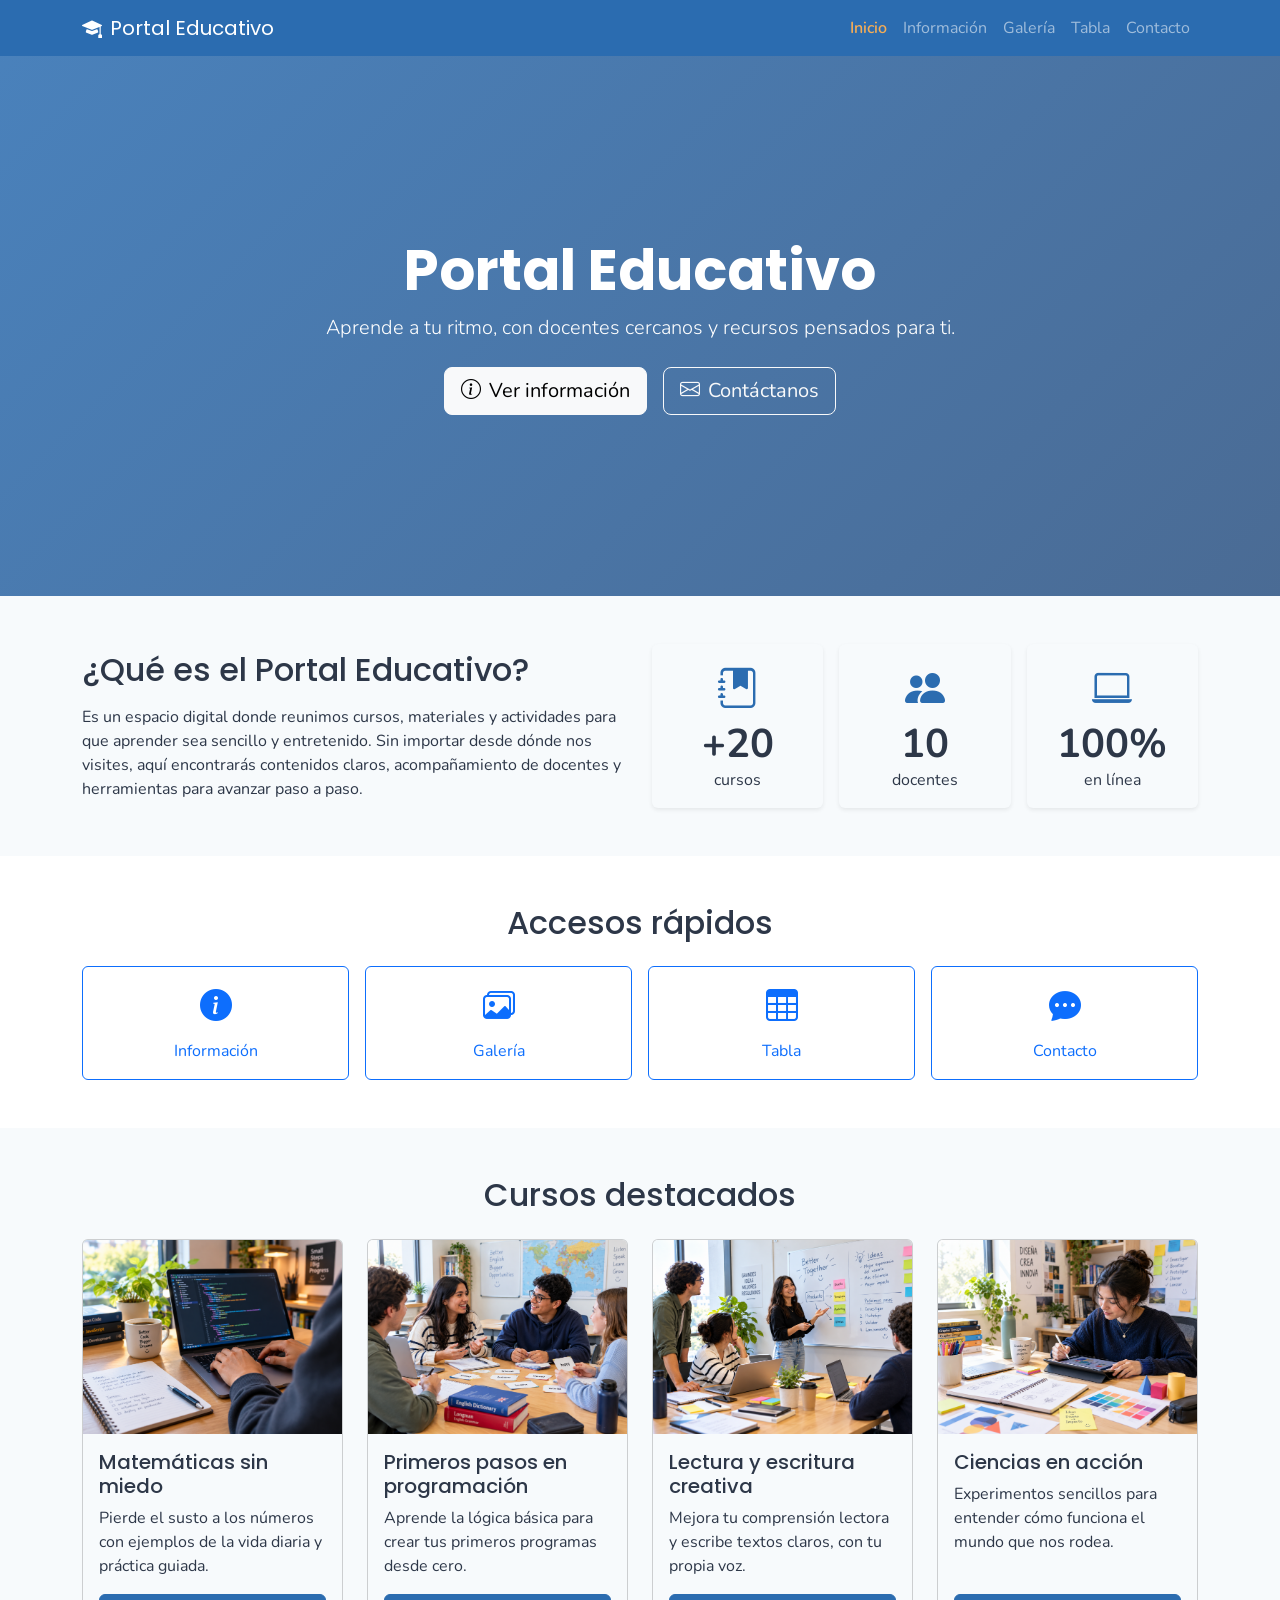
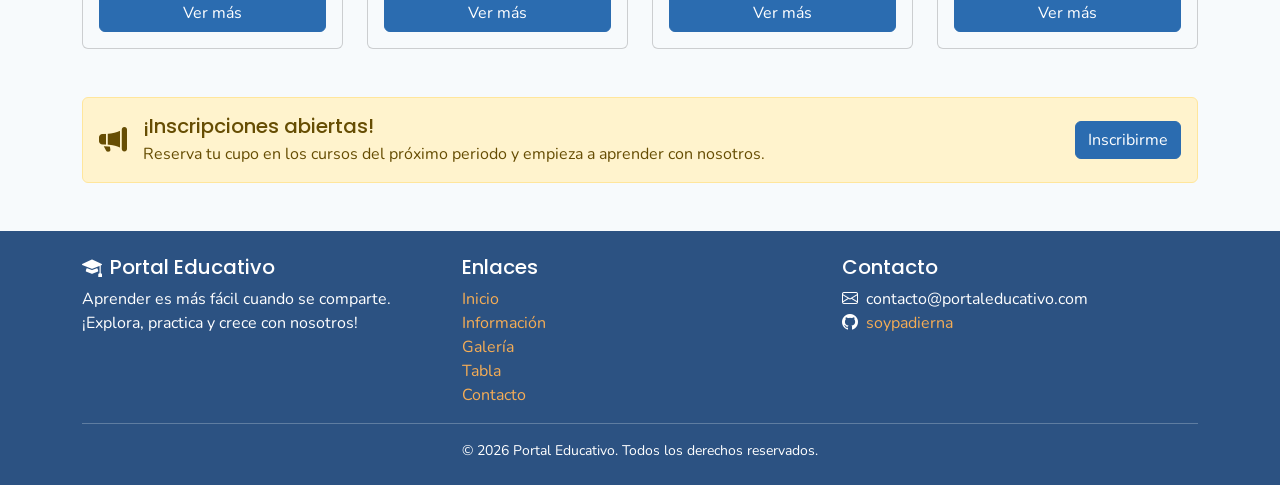
==== index.html @ 18cd973b "feat: contacto.html y script.js con validacion en tiempo real" ====
<!DOCTYPE html>
<html lang="es">
<head>
  <!-- Metadatos básicos -->
  <meta charset="UTF-8">
  <meta name="viewport" content="width=device-width, initial-scale=1">
  <title>Inicio | Portal Educativo</title>
  <meta name="description" content="Portal Educativo: cursos en línea, docentes cercanos y recursos para aprender a tu ritmo. Conoce nuestra oferta e inscríbete.">
  <meta name="keywords" content="educación, cursos en línea, aprendizaje, inscripciones, docentes, portal educativo">
  <meta name="author" content="Santiago">

  <!-- Open Graph -->
  <meta property="og:title" content="Portal Educativo | Inicio">
  <meta property="og:description" content="Cursos en línea, docentes cercanos y recursos para aprender a tu ritmo.">

  <!-- Bootstrap 5 CSS y Bootstrap Icons (CDN) -->
  <link href="https://cdn.jsdelivr.net/npm/bootstrap@5.3.3/dist/css/bootstrap.min.css" rel="stylesheet">
  <link href="https://cdn.jsdelivr.net/npm/bootstrap-icons@1.11.3/font/bootstrap-icons.min.css" rel="stylesheet">

  <!-- Estilos propios (después de Bootstrap) -->
  <link href="css/style.css" rel="stylesheet">
</head>
<body class="d-flex flex-column min-vh-100">

  <!-- ===== Encabezado con navbar ===== -->
  <header>
    <nav class="navbar navbar-expand-lg navbar-dark bg-primary" aria-label="Navegación principal">
      <div class="container">
        <!-- Logo: ícono + texto -->
        <a class="navbar-brand d-flex align-items-center gap-2" href="index.html" aria-label="Portal Educativo, ir al inicio">
          <i class="bi bi-mortarboard-fill" aria-hidden="true"></i>
          <span>Portal Educativo</span>
        </a>

        <!-- Botón hamburguesa (móvil) -->
        <button class="navbar-toggler" type="button" data-bs-toggle="collapse"
                data-bs-target="#menuPrincipal" aria-controls="menuPrincipal"
                aria-expanded="false" aria-label="Abrir menú de navegación">
          <span class="navbar-toggler-icon"></span>
        </button>

        <!-- Enlaces -->
        <div class="collapse navbar-collapse" id="menuPrincipal">
          <ul class="navbar-nav ms-auto mb-2 mb-lg-0">
            <li class="nav-item">
              <a class="nav-link active" aria-current="page" href="index.html">Inicio</a>
            </li>
            <li class="nav-item">
              <a class="nav-link" href="informacion.html">Información</a>
            </li>
            <li class="nav-item">
              <a class="nav-link" href="galeria.html">Galería</a>
            </li>
            <li class="nav-item">
              <a class="nav-link" href="tabla.html">Tabla</a>
            </li>
            <li class="nav-item">
              <a class="nav-link" href="contacto.html">Contacto</a>
            </li>
          </ul>
        </div>
      </div>
    </nav>
  </header>

  <!-- ===== Contenido principal ===== -->
  <main class="flex-grow-1">

    <!-- 1. Hero -->
    <section class="hero" aria-labelledby="titulo-hero">
      <div class="container">
        <h1 id="titulo-hero" class="display-4 fw-bold">Portal Educativo</h1>
        <p class="lead mb-4">Aprende a tu ritmo, con docentes cercanos y recursos pensados para ti.</p>
        <div class="d-flex flex-column flex-sm-row justify-content-center gap-3">
          <a href="informacion.html" class="btn btn-light btn-lg">
            <i class="bi bi-info-circle me-2" aria-hidden="true"></i>Ver información
          </a>
          <a href="contacto.html" class="btn btn-outline-light btn-lg">
            <i class="bi bi-envelope me-2" aria-hidden="true"></i>Contáctanos
          </a>
        </div>
      </div>
    </section>

    <!-- 2. Resumen del portal -->
    <section class="py-5" aria-labelledby="titulo-resumen">
      <div class="container">
        <div class="row g-4 align-items-center">
          <article class="col-12 col-lg-6">
            <h2 id="titulo-resumen" class="mb-3">¿Qué es el Portal Educativo?</h2>
            <p class="mb-0">Es un espacio digital donde reunimos cursos, materiales y actividades para que aprender sea sencillo y entretenido. Sin importar desde dónde nos visites, aquí encontrarás contenidos claros, acompañamiento de docentes y herramientas para avanzar paso a paso.</p>
          </article>
          <div class="col-12 col-lg-6">
            <div class="row g-3 text-center">
              <div class="col-12 col-sm-4">
                <div class="card h-100 border-0 shadow-sm">
                  <div class="card-body">
                    <i class="bi bi-journal-bookmark-fill fs-1 text-primary" aria-hidden="true"></i>
                    <p class="display-6 fw-bold mb-0">+20</p>
                    <p class="mb-0">cursos</p>
                  </div>
                </div>
              </div>
              <div class="col-12 col-sm-4">
                <div class="card h-100 border-0 shadow-sm">
                  <div class="card-body">
                    <i class="bi bi-people-fill fs-1 text-primary" aria-hidden="true"></i>
                    <p class="display-6 fw-bold mb-0">10</p>
                    <p class="mb-0">docentes</p>
                  </div>
                </div>
              </div>
              <div class="col-12 col-sm-4">
                <div class="card h-100 border-0 shadow-sm">
                  <div class="card-body">
                    <i class="bi bi-laptop fs-1 text-primary" aria-hidden="true"></i>
                    <p class="display-6 fw-bold mb-0">100%</p>
                    <p class="mb-0">en línea</p>
                  </div>
                </div>
              </div>
            </div>
          </div>
        </div>
      </div>
    </section>

    <!-- 3. Accesos rápidos -->
    <section class="py-5 bg-white" aria-labelledby="titulo-accesos">
      <div class="container">
        <h2 id="titulo-accesos" class="text-center mb-4">Accesos rápidos</h2>
        <div class="row g-3">
          <div class="col-12 col-sm-6 col-lg-3">
            <a href="informacion.html" class="btn btn-outline-primary w-100 py-3 d-flex flex-column align-items-center gap-2">
              <i class="bi bi-info-circle-fill fs-2" aria-hidden="true"></i>
              <span>Información</span>
            </a>
          </div>
          <div class="col-12 col-sm-6 col-lg-3">
            <a href="galeria.html" class="btn btn-outline-primary w-100 py-3 d-flex flex-column align-items-center gap-2">
              <i class="bi bi-images fs-2" aria-hidden="true"></i>
              <span>Galería</span>
            </a>
          </div>
          <div class="col-12 col-sm-6 col-lg-3">
            <a href="tabla.html" class="btn btn-outline-primary w-100 py-3 d-flex flex-column align-items-center gap-2">
              <i class="bi bi-table fs-2" aria-hidden="true"></i>
              <span>Tabla</span>
            </a>
          </div>
          <div class="col-12 col-sm-6 col-lg-3">
            <a href="contacto.html" class="btn btn-outline-primary w-100 py-3 d-flex flex-column align-items-center gap-2">
              <i class="bi bi-chat-dots-fill fs-2" aria-hidden="true"></i>
              <span>Contacto</span>
            </a>
          </div>
        </div>
      </div>
    </section>

    <!-- 4. Cursos destacados -->
    <section class="py-5" aria-labelledby="titulo-cursos">
      <div class="container">
        <h2 id="titulo-cursos" class="text-center mb-4">Cursos destacados</h2>
        <div class="row row-cols-1 row-cols-md-2 row-cols-lg-4 g-4">

          <div class="col">
            <article class="card h-100">
              <img src="img/curso1.png" class="card-img-top" loading="lazy"
                   alt="Estudiante practicando ejercicios de matemáticas en un cuaderno">
              <div class="card-body d-flex flex-column">
                <h3 class="h5 card-title">Matemáticas sin miedo</h3>
                <p class="card-text">Pierde el susto a los números con ejemplos de la vida diaria y práctica guiada.</p>
                <a href="informacion.html" class="btn btn-primary mt-auto">Ver más</a>
              </div>
            </article>
          </div>

          <div class="col">
            <article class="card h-100">
              <img src="img/curso2.png" class="card-img-top" loading="lazy"
                   alt="Persona escribiendo código en un computador portátil">
              <div class="card-body d-flex flex-column">
                <h3 class="h5 card-title">Primeros pasos en programación</h3>
                <p class="card-text">Aprende la lógica básica para crear tus primeros programas desde cero.</p>
                <a href="informacion.html" class="btn btn-primary mt-auto">Ver más</a>
              </div>
            </article>
          </div>

          <div class="col">
            <article class="card h-100">
              <img src="img/curso3.png" class="card-img-top" loading="lazy"
                   alt="Libros abiertos y una libreta sobre una mesa de estudio">
              <div class="card-body d-flex flex-column">
                <h3 class="h5 card-title">Lectura y escritura creativa</h3>
                <p class="card-text">Mejora tu comprensión lectora y escribe textos claros, con tu propia voz.</p>
                <a href="informacion.html" class="btn btn-primary mt-auto">Ver más</a>
              </div>
            </article>
          </div>

          <div class="col">
            <article class="card h-100">
              <img src="img/curso4.png" class="card-img-top" loading="lazy"
                   alt="Plantas creciendo en un laboratorio escolar de ciencias">
              <div class="card-body d-flex flex-column">
                <h3 class="h5 card-title">Ciencias en acción</h3>
                <p class="card-text">Experimentos sencillos para entender cómo funciona el mundo que nos rodea.</p>
                <a href="informacion.html" class="btn btn-primary mt-auto">Ver más</a>
              </div>
            </article>
          </div>

        </div>
      </div>
    </section>

    <!-- 5. Aviso lateral: inscripciones -->
    <aside class="container pb-5" aria-label="Aviso de inscripciones">
      <div class="alert alert-warning d-flex flex-column flex-md-row align-items-md-center justify-content-between gap-3 mb-0" role="alert">
        <div class="d-flex align-items-center gap-3">
          <i class="bi bi-megaphone-fill fs-3" aria-hidden="true"></i>
          <div>
            <h2 class="h5 alert-heading mb-1">¡Inscripciones abiertas!</h2>
            <p class="mb-0">Reserva tu cupo en los cursos del próximo periodo y empieza a aprender con nosotros.</p>
          </div>
        </div>
        <a href="contacto.html" class="btn btn-primary">Inscribirme</a>
      </div>
    </aside>

  </main>

  <!-- ===== Pie de página ===== -->
  <footer class="py-4 mt-auto">
    <div class="container">
      <div class="row g-4">
        <!-- Columna: marca -->
        <section class="col-12 col-md-4">
          <h2 class="h5 d-flex align-items-center gap-2">
            <i class="bi bi-mortarboard-fill" aria-hidden="true"></i>
            Portal Educativo
          </h2>
          <p class="mb-0">Aprender es más fácil cuando se comparte. ¡Explora, practica y crece con nosotros!</p>
        </section>

        <!-- Columna: enlaces -->
        <nav class="col-6 col-md-4" aria-label="Enlaces del pie de página">
          <h2 class="h5">Enlaces</h2>
          <ul class="list-unstyled mb-0">
            <li><a href="index.html">Inicio</a></li>
            <li><a href="informacion.html">Información</a></li>
            <li><a href="galeria.html">Galería</a></li>
            <li><a href="tabla.html">Tabla</a></li>
            <li><a href="contacto.html">Contacto</a></li>
          </ul>
        </nav>

        <!-- Columna: contacto -->
        <section class="col-6 col-md-4">
          <h2 class="h5">Contacto</h2>
          <ul class="list-unstyled mb-0">
            <li><i class="bi bi-envelope me-2" aria-hidden="true"></i>contacto@portaleducativo.com</li>
            <li><i class="bi bi-github me-2" aria-hidden="true"></i><a href="https://github.com/soypadierna" target="_blank" rel="noopener">soypadierna</a></li>
          </ul>
        </section>
      </div>

      <hr class="border-light">
      <p class="text-center mb-0 small">&copy; 2026 Portal Educativo. Todos los derechos reservados.</p>
    </div>
  </footer>

  <!-- Bootstrap 5 JS bundle (al final del body) -->
  <script src="https://cdn.jsdelivr.net/npm/bootstrap@5.3.3/dist/js/bootstrap.bundle.min.js"></script>
</body>
</html>
---- css/style.css ----
/* Google Fonts: títulos (Poppins) y cuerpo (Nunito) */
@import url("https://fonts.googleapis.com/css2?family=Nunito:wght@400;600&family=Poppins:wght@600;700&display=swap");

/* ---------- Variables de identidad visual ---------- */
:root {
  --color-primario: #2b6cb0;
  --color-secundario: #2c5282;
  --color-acento: #f6ad55;
  --color-fondo: #f7fafc;
  --color-texto: #2d3748;
  --fuente-titulos: "Poppins", "Segoe UI", sans-serif;
  --fuente-cuerpo: "Nunito", "Segoe UI", sans-serif;

  /* ---------- Sobrescritura de variables de Bootstrap ---------- */
  --bs-primary: var(--color-primario);
  --bs-primary-rgb: 43, 108, 176;
  --bs-body-bg: var(--color-fondo);
  --bs-body-color: var(--color-texto);
  --bs-body-font-family: var(--fuente-cuerpo);
  --bs-link-color: var(--color-primario);
  --bs-link-hover-color: var(--color-secundario);
}

/* ---------- Tipografía de títulos ---------- */
h1, h2, h3, h4, h5, h6, .navbar-brand {
  font-family: var(--fuente-titulos);
}

/* ---------- Botón primario personalizado ---------- */
.btn-primary {
  --bs-btn-bg: var(--color-primario);
  --bs-btn-border-color: var(--color-primario);
  --bs-btn-hover-bg: var(--color-secundario);
  --bs-btn-hover-border-color: var(--color-secundario);
  --bs-btn-active-bg: var(--color-secundario);
  --bs-btn-active-border-color: var(--color-secundario);
  --bs-btn-focus-shadow-rgb: 43, 108, 176;
}

/* ---------- Navbar: enlace activo ---------- */
.navbar .nav-link.active {
  color: var(--color-acento);
  font-weight: 600;
}

/* ---------- Hero (Flexbox para centrar contenido) ---------- */
.hero {
  min-height: 60vh;
  display: flex;
  flex-direction: column;
  justify-content: center;
  align-items: center;
  text-align: center;
  padding: 3rem 1rem;
  color: #fff;
  background: linear-gradient(135deg, var(--color-primario), var(--color-secundario));
}

/* ---------- Cards: elevación suave al pasar el mouse ---------- */
.card {
  transition: transform 0.2s ease, box-shadow 0.2s ease;
}
.card:hover {
  transform: translateY(-4px);
  box-shadow: 0 0.75rem 1.5rem rgba(0, 0, 0, 0.15);
}

/* ---------- Footer ---------- */
footer {
  background-color: var(--color-secundario);
  color: #fff;
}
footer a {
  color: var(--color-acento);
  text-decoration: none;
}
footer a:hover {
  text-decoration: underline;
}
/* ---------- Hero con imagen de fondo (index) ---------- */
.hero {
  background:
    linear-gradient(135deg, rgba(43, 108, 176, 0.85), rgba(44, 82, 130, 0.85)),
    url("../img/hero.jpg") center / cover no-repeat;
}
/* ---------- Aside sticky: separación respecto a la navbar (informacion) ---------- */
.aside-sticky {
  top: 1rem;
}
/* ---------- Galería: imágenes uniformes con zoom al hover (galeria) ---------- */
.galeria-item {
  overflow: hidden;
}
.galeria-item img {
  width: 100%;
  aspect-ratio: 4 / 3;
  object-fit: cover;
  transition: transform 0.3s ease;
}
.galeria-item:hover img {
  transform: scale(1.05);
}
/* ---------- Tabla: cifras alineadas y caption legible (tabla) ---------- */
.tabla-cursos {
  font-variant-numeric: tabular-nums;
}
.tabla-cursos caption {
  caption-side: top;
  font-weight: 600;
  color: var(--color-secundario);
}
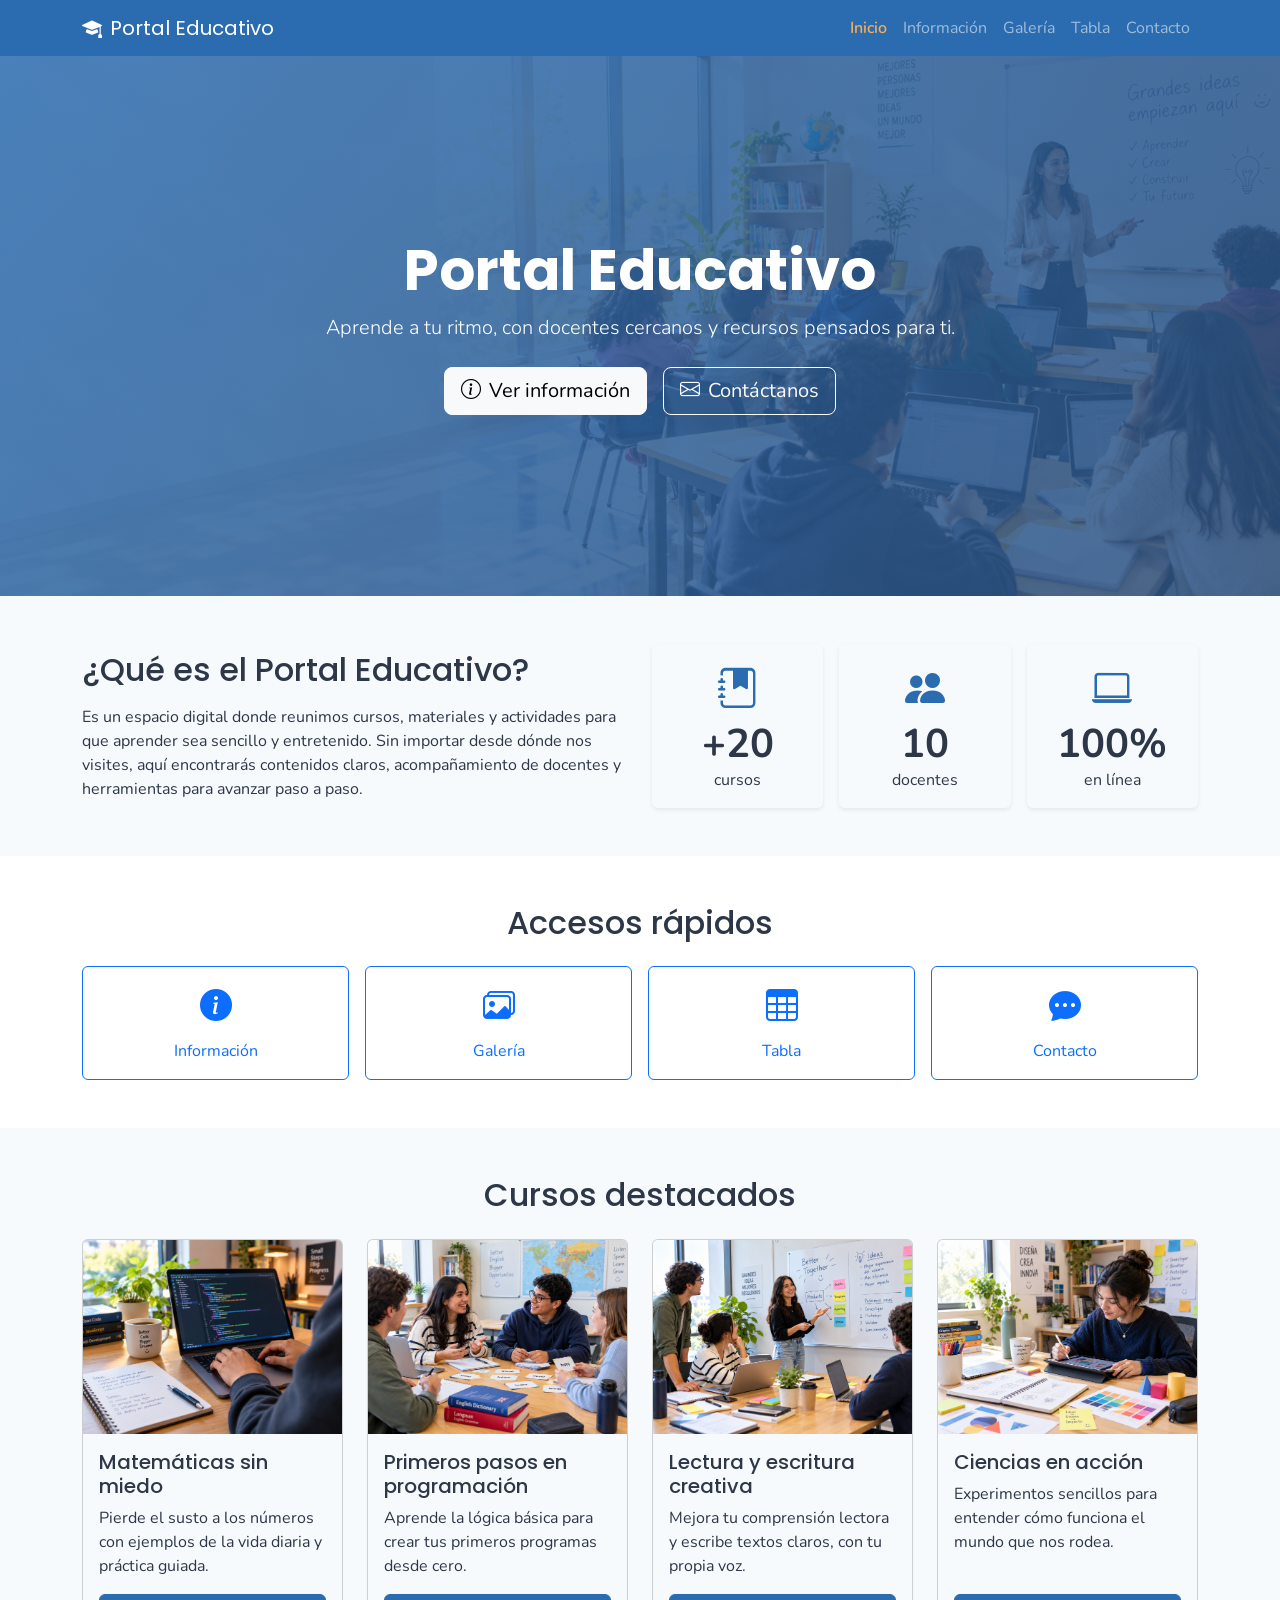
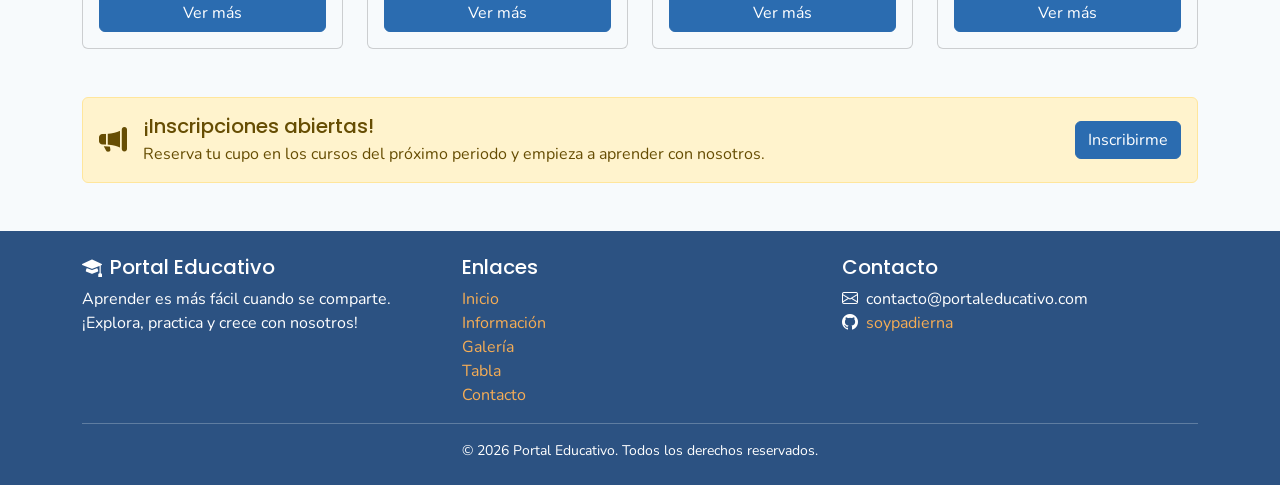
==== commit 4c7d8b2f: "feat: ultimos detalles" ====
--- a/index.html
+++ b/index.html
@@ -1,278 +1,320 @@
 <!DOCTYPE html>
 <html lang="es">
-<head>
-  <!-- Metadatos básicos -->
-  <meta charset="UTF-8">
-  <meta name="viewport" content="width=device-width, initial-scale=1">
-  <title>Inicio | Portal Educativo</title>
-  <meta name="description" content="Portal Educativo: cursos en línea, docentes cercanos y recursos para aprender a tu ritmo. Conoce nuestra oferta e inscríbete.">
-  <meta name="keywords" content="educación, cursos en línea, aprendizaje, inscripciones, docentes, portal educativo">
-  <meta name="author" content="Santiago">
-
-  <!-- Open Graph -->
-  <meta property="og:title" content="Portal Educativo | Inicio">
-  <meta property="og:description" content="Cursos en línea, docentes cercanos y recursos para aprender a tu ritmo.">
-
-  <!-- Bootstrap 5 CSS y Bootstrap Icons (CDN) -->
-  <link href="https://cdn.jsdelivr.net/npm/bootstrap@5.3.3/dist/css/bootstrap.min.css" rel="stylesheet">
-  <link href="https://cdn.jsdelivr.net/npm/bootstrap-icons@1.11.3/font/bootstrap-icons.min.css" rel="stylesheet">
-
-  <!-- Estilos propios (después de Bootstrap) -->
-  <link href="css/style.css" rel="stylesheet">
-</head>
-<body class="d-flex flex-column min-vh-100">
-
-  <!-- ===== Encabezado con navbar ===== -->
-  <header>
-    <nav class="navbar navbar-expand-lg navbar-dark bg-primary" aria-label="Navegación principal">
+  <head>
+    <meta charset="UTF-8">
+    <meta name="viewport" content="width=device-width, initial-scale=1">
+    <title>Inicio | Portal Educativo</title>
+    <meta name="description"
+      content="Portal Educativo: cursos en línea, docentes cercanos y recursos para aprender a tu ritmo. Conoce nuestra oferta e inscríbete.">
+    <meta name="keywords"
+      content="educación, cursos en línea, aprendizaje, inscripciones, docentes, portal educativo">
+    <meta name="author" content="Santiago Padierna & Camilo Mejia">
+    <!-- Favicon -->
+    <link rel="icon" type="image/svg+xml" href="img/favicon.svg">
+    <!-- Open Graph -->
+    <meta property="og:title" content="Portal Educativo | Inicio">
+    <meta property="og:description"
+      content="Cursos en línea, docentes cercanos y recursos para aprender a tu ritmo.">
+
+    <!-- Bootstrap 5 CSS y Bootstrap Icons (CDN) -->
+    <link
+      href="https://cdn.jsdelivr.net/npm/bootstrap@5.3.3/dist/css/bootstrap.min.css"
+      rel="stylesheet">
+    <link
+      href="https://cdn.jsdelivr.net/npm/bootstrap-icons@1.11.3/font/bootstrap-icons.min.css"
+      rel="stylesheet">
+
+    <!-- Estilos propios (después de Bootstrap) -->
+    <link href="css/style.css" rel="stylesheet">
+  </head>
+  <body class="d-flex flex-column min-vh-100">
+
+    <!-- ===== Encabezado con navbar ===== -->
+    <header>
+      <nav class="navbar navbar-expand-lg navbar-dark bg-primary"
+        aria-label="Navegación principal">
+        <div class="container">
+          <!-- Logo: ícono + texto -->
+          <a class="navbar-brand d-flex align-items-center gap-2"
+            href="index.html" aria-label="Portal Educativo, ir al inicio">
+            <i class="bi bi-mortarboard-fill" aria-hidden="true"></i>
+            <span>Portal Educativo</span>
+          </a>
+
+          <!-- Botón hamburguesa (móvil) -->
+          <button class="navbar-toggler" type="button" data-bs-toggle="collapse"
+            data-bs-target="#menuPrincipal" aria-controls="menuPrincipal"
+            aria-expanded="false" aria-label="Abrir menú de navegación">
+            <span class="navbar-toggler-icon"></span>
+          </button>
+
+          <!-- Enlaces -->
+          <div class="collapse navbar-collapse" id="menuPrincipal">
+            <ul class="navbar-nav ms-auto mb-2 mb-lg-0">
+              <li class="nav-item">
+                <a class="nav-link active" aria-current="page"
+                  href="index.html">Inicio</a>
+              </li>
+              <li class="nav-item">
+                <a class="nav-link" href="informacion.html">Información</a>
+              </li>
+              <li class="nav-item">
+                <a class="nav-link" href="galeria.html">Galería</a>
+              </li>
+              <li class="nav-item">
+                <a class="nav-link" href="tabla.html">Tabla</a>
+              </li>
+              <li class="nav-item">
+                <a class="nav-link" href="contacto.html">Contacto</a>
+              </li>
+            </ul>
+          </div>
+        </div>
+      </nav>
+    </header>
+
+    <!-- ===== Contenido principal ===== -->
+    <main class="flex-grow-1">
+
+      <!-- 1. Hero -->
+      <section class="hero" aria-labelledby="titulo-hero">
+        <div class="container">
+          <h1 id="titulo-hero" class="display-4 fw-bold">Portal Educativo</h1>
+          <p class="lead mb-4">Aprende a tu ritmo, con docentes cercanos y
+            recursos pensados para ti.</p>
+          <div
+            class="d-flex flex-column flex-sm-row justify-content-center gap-3">
+            <a href="informacion.html" class="btn btn-light btn-lg">
+              <i class="bi bi-info-circle me-2" aria-hidden="true"></i>Ver
+              información
+            </a>
+            <a href="contacto.html" class="btn btn-outline-light btn-lg">
+              <i class="bi bi-envelope me-2" aria-hidden="true"></i>Contáctanos
+            </a>
+          </div>
+        </div>
+      </section>
+
+      <!-- 2. Resumen del portal -->
+      <section class="py-5" aria-labelledby="titulo-resumen">
+        <div class="container">
+          <div class="row g-4 align-items-center">
+            <article class="col-12 col-lg-6">
+              <h2 id="titulo-resumen" class="mb-3">¿Qué es el Portal
+                Educativo?</h2>
+              <p class="mb-0">Es un espacio digital donde reunimos cursos,
+                materiales y actividades para que aprender sea sencillo y
+                entretenido. Sin importar desde dónde nos visites, aquí
+                encontrarás contenidos claros, acompañamiento de docentes y
+                herramientas para avanzar paso a paso.</p>
+            </article>
+            <div class="col-12 col-lg-6">
+              <div class="row g-3 text-center">
+                <div class="col-12 col-sm-4">
+                  <div class="card h-100 border-0 shadow-sm">
+                    <div class="card-body">
+                      <i class="bi bi-journal-bookmark-fill fs-1 text-primary"
+                        aria-hidden="true"></i>
+                      <p class="display-6 fw-bold mb-0">+20</p>
+                      <p class="mb-0">cursos</p>
+                    </div>
+                  </div>
+                </div>
+                <div class="col-12 col-sm-4">
+                  <div class="card h-100 border-0 shadow-sm">
+                    <div class="card-body">
+                      <i class="bi bi-people-fill fs-1 text-primary"
+                        aria-hidden="true"></i>
+                      <p class="display-6 fw-bold mb-0">10</p>
+                      <p class="mb-0">docentes</p>
+                    </div>
+                  </div>
+                </div>
+                <div class="col-12 col-sm-4">
+                  <div class="card h-100 border-0 shadow-sm">
+                    <div class="card-body">
+                      <i class="bi bi-laptop fs-1 text-primary"
+                        aria-hidden="true"></i>
+                      <p class="display-6 fw-bold mb-0">100%</p>
+                      <p class="mb-0">en línea</p>
+                    </div>
+                  </div>
+                </div>
+              </div>
+            </div>
+          </div>
+        </div>
+      </section>
+
+      <!-- 3. Accesos rápidos -->
+      <section class="py-5 bg-white" aria-labelledby="titulo-accesos">
+        <div class="container">
+          <h2 id="titulo-accesos" class="text-center mb-4">Accesos rápidos</h2>
+          <div class="row g-3">
+            <div class="col-12 col-sm-6 col-lg-3">
+              <a href="informacion.html"
+                class="btn btn-outline-primary w-100 py-3 d-flex flex-column align-items-center gap-2">
+                <i class="bi bi-info-circle-fill fs-2" aria-hidden="true"></i>
+                <span>Información</span>
+              </a>
+            </div>
+            <div class="col-12 col-sm-6 col-lg-3">
+              <a href="galeria.html"
+                class="btn btn-outline-primary w-100 py-3 d-flex flex-column align-items-center gap-2">
+                <i class="bi bi-images fs-2" aria-hidden="true"></i>
+                <span>Galería</span>
+              </a>
+            </div>
+            <div class="col-12 col-sm-6 col-lg-3">
+              <a href="tabla.html"
+                class="btn btn-outline-primary w-100 py-3 d-flex flex-column align-items-center gap-2">
+                <i class="bi bi-table fs-2" aria-hidden="true"></i>
+                <span>Tabla</span>
+              </a>
+            </div>
+            <div class="col-12 col-sm-6 col-lg-3">
+              <a href="contacto.html"
+                class="btn btn-outline-primary w-100 py-3 d-flex flex-column align-items-center gap-2">
+                <i class="bi bi-chat-dots-fill fs-2" aria-hidden="true"></i>
+                <span>Contacto</span>
+              </a>
+            </div>
+          </div>
+        </div>
+      </section>
+
+      <!-- 4. Cursos destacados -->
+      <section class="py-5" aria-labelledby="titulo-cursos">
+        <div class="container">
+          <h2 id="titulo-cursos" class="text-center mb-4">Cursos destacados</h2>
+          <div class="row row-cols-1 row-cols-md-2 row-cols-lg-4 g-4">
+
+            <div class="col">
+              <article class="card h-100">
+                <img src="img/curso1.png" class="card-img-top" loading="lazy"
+                  alt="Estudiante practicando ejercicios de matemáticas en un cuaderno">
+                <div class="card-body d-flex flex-column">
+                  <h3 class="h5 card-title">Matemáticas sin miedo</h3>
+                  <p class="card-text">Pierde el susto a los números con
+                    ejemplos de la vida diaria y práctica guiada.</p>
+                  <a href="informacion.html" class="btn btn-primary mt-auto">Ver
+                    más</a>
+                </div>
+              </article>
+            </div>
+
+            <div class="col">
+              <article class="card h-100">
+                <img src="img/curso2.png" class="card-img-top" loading="lazy"
+                  alt="Persona escribiendo código en un computador portátil">
+                <div class="card-body d-flex flex-column">
+                  <h3 class="h5 card-title">Primeros pasos en programación</h3>
+                  <p class="card-text">Aprende la lógica básica para crear tus
+                    primeros programas desde cero.</p>
+                  <a href="informacion.html" class="btn btn-primary mt-auto">Ver
+                    más</a>
+                </div>
+              </article>
+            </div>
+
+            <div class="col">
+              <article class="card h-100">
+                <img src="img/curso3.png" class="card-img-top" loading="lazy"
+                  alt="Libros abiertos y una libreta sobre una mesa de estudio">
+                <div class="card-body d-flex flex-column">
+                  <h3 class="h5 card-title">Lectura y escritura creativa</h3>
+                  <p class="card-text">Mejora tu comprensión lectora y escribe
+                    textos claros, con tu propia voz.</p>
+                  <a href="informacion.html" class="btn btn-primary mt-auto">Ver
+                    más</a>
+                </div>
+              </article>
+            </div>
+
+            <div class="col">
+              <article class="card h-100">
+                <img src="img/curso4.png" class="card-img-top" loading="lazy"
+                  alt="Plantas creciendo en un laboratorio escolar de ciencias">
+                <div class="card-body d-flex flex-column">
+                  <h3 class="h5 card-title">Ciencias en acción</h3>
+                  <p class="card-text">Experimentos sencillos para entender cómo
+                    funciona el mundo que nos rodea.</p>
+                  <a href="informacion.html" class="btn btn-primary mt-auto">Ver
+                    más</a>
+                </div>
+              </article>
+            </div>
+
+          </div>
+        </div>
+      </section>
+
+      <!-- 5. Aviso lateral: inscripciones -->
+      <aside class="container pb-5" aria-label="Aviso de inscripciones">
+        <div
+          class="alert alert-warning d-flex flex-column flex-md-row align-items-md-center justify-content-between gap-3 mb-0"
+          role="alert">
+          <div class="d-flex align-items-center gap-3">
+            <i class="bi bi-megaphone-fill fs-3" aria-hidden="true"></i>
+            <div>
+              <h2 class="h5 alert-heading mb-1">¡Inscripciones abiertas!</h2>
+              <p class="mb-0">Reserva tu cupo en los cursos del próximo periodo
+                y empieza a aprender con nosotros.</p>
+            </div>
+          </div>
+          <a href="contacto.html" class="btn btn-primary">Inscribirme</a>
+        </div>
+      </aside>
+
+    </main>
+
+    <!-- ===== Pie de página ===== -->
+    <footer class="py-4 mt-auto">
       <div class="container">
-        <!-- Logo: ícono + texto -->
-        <a class="navbar-brand d-flex align-items-center gap-2" href="index.html" aria-label="Portal Educativo, ir al inicio">
-          <i class="bi bi-mortarboard-fill" aria-hidden="true"></i>
-          <span>Portal Educativo</span>
-        </a>
-
-        <!-- Botón hamburguesa (móvil) -->
-        <button class="navbar-toggler" type="button" data-bs-toggle="collapse"
-                data-bs-target="#menuPrincipal" aria-controls="menuPrincipal"
-                aria-expanded="false" aria-label="Abrir menú de navegación">
-          <span class="navbar-toggler-icon"></span>
-        </button>
-
-        <!-- Enlaces -->
-        <div class="collapse navbar-collapse" id="menuPrincipal">
-          <ul class="navbar-nav ms-auto mb-2 mb-lg-0">
-            <li class="nav-item">
-              <a class="nav-link active" aria-current="page" href="index.html">Inicio</a>
-            </li>
-            <li class="nav-item">
-              <a class="nav-link" href="informacion.html">Información</a>
-            </li>
-            <li class="nav-item">
-              <a class="nav-link" href="galeria.html">Galería</a>
-            </li>
-            <li class="nav-item">
-              <a class="nav-link" href="tabla.html">Tabla</a>
-            </li>
-            <li class="nav-item">
-              <a class="nav-link" href="contacto.html">Contacto</a>
-            </li>
-          </ul>
-        </div>
+        <div class="row g-4">
+          <!-- Columna: marca -->
+          <section class="col-12 col-md-4">
+            <h2 class="h5 d-flex align-items-center gap-2">
+              <i class="bi bi-mortarboard-fill" aria-hidden="true"></i>
+              Portal Educativo
+            </h2>
+            <p class="mb-0">Aprender es más fácil cuando se comparte. ¡Explora,
+              practica y crece con nosotros!</p>
+          </section>
+
+          <!-- Columna: enlaces -->
+          <nav class="col-6 col-md-4" aria-label="Enlaces del pie de página">
+            <h2 class="h5">Enlaces</h2>
+            <ul class="list-unstyled mb-0">
+              <li><a href="index.html">Inicio</a></li>
+              <li><a href="informacion.html">Información</a></li>
+              <li><a href="galeria.html">Galería</a></li>
+              <li><a href="tabla.html">Tabla</a></li>
+              <li><a href="contacto.html">Contacto</a></li>
+            </ul>
+          </nav>
+
+          <!-- Columna: contacto -->
+          <section class="col-6 col-md-4">
+            <h2 class="h5">Contacto</h2>
+            <ul class="list-unstyled mb-0">
+              <li><i class="bi bi-envelope me-2"
+                  aria-hidden="true"></i>contacto@portaleducativo.com</li>
+              <li><i class="bi bi-github me-2" aria-hidden="true"></i><a
+                  href="https://github.com/soypadierna" target="_blank"
+                  rel="noopener">soypadierna</a></li>
+            </ul>
+          </section>
+        </div>
+
+        <hr class="border-light">
+        <p class="text-center mb-0 small">&copy; 2026 Portal Educativo. Todos
+          los derechos reservados.</p>
       </div>
-    </nav>
-  </header>
-
-  <!-- ===== Contenido principal ===== -->
-  <main class="flex-grow-1">
-
-    <!-- 1. Hero -->
-    <section class="hero" aria-labelledby="titulo-hero">
-      <div class="container">
-        <h1 id="titulo-hero" class="display-4 fw-bold">Portal Educativo</h1>
-        <p class="lead mb-4">Aprende a tu ritmo, con docentes cercanos y recursos pensados para ti.</p>
-        <div class="d-flex flex-column flex-sm-row justify-content-center gap-3">
-          <a href="informacion.html" class="btn btn-light btn-lg">
-            <i class="bi bi-info-circle me-2" aria-hidden="true"></i>Ver información
-          </a>
-          <a href="contacto.html" class="btn btn-outline-light btn-lg">
-            <i class="bi bi-envelope me-2" aria-hidden="true"></i>Contáctanos
-          </a>
-        </div>
-      </div>
-    </section>
-
-    <!-- 2. Resumen del portal -->
-    <section class="py-5" aria-labelledby="titulo-resumen">
-      <div class="container">
-        <div class="row g-4 align-items-center">
-          <article class="col-12 col-lg-6">
-            <h2 id="titulo-resumen" class="mb-3">¿Qué es el Portal Educativo?</h2>
-            <p class="mb-0">Es un espacio digital donde reunimos cursos, materiales y actividades para que aprender sea sencillo y entretenido. Sin importar desde dónde nos visites, aquí encontrarás contenidos claros, acompañamiento de docentes y herramientas para avanzar paso a paso.</p>
-          </article>
-          <div class="col-12 col-lg-6">
-            <div class="row g-3 text-center">
-              <div class="col-12 col-sm-4">
-                <div class="card h-100 border-0 shadow-sm">
-                  <div class="card-body">
-                    <i class="bi bi-journal-bookmark-fill fs-1 text-primary" aria-hidden="true"></i>
-                    <p class="display-6 fw-bold mb-0">+20</p>
-                    <p class="mb-0">cursos</p>
-                  </div>
-                </div>
-              </div>
-              <div class="col-12 col-sm-4">
-                <div class="card h-100 border-0 shadow-sm">
-                  <div class="card-body">
-                    <i class="bi bi-people-fill fs-1 text-primary" aria-hidden="true"></i>
-                    <p class="display-6 fw-bold mb-0">10</p>
-                    <p class="mb-0">docentes</p>
-                  </div>
-                </div>
-              </div>
-              <div class="col-12 col-sm-4">
-                <div class="card h-100 border-0 shadow-sm">
-                  <div class="card-body">
-                    <i class="bi bi-laptop fs-1 text-primary" aria-hidden="true"></i>
-                    <p class="display-6 fw-bold mb-0">100%</p>
-                    <p class="mb-0">en línea</p>
-                  </div>
-                </div>
-              </div>
-            </div>
-          </div>
-        </div>
-      </div>
-    </section>
-
-    <!-- 3. Accesos rápidos -->
-    <section class="py-5 bg-white" aria-labelledby="titulo-accesos">
-      <div class="container">
-        <h2 id="titulo-accesos" class="text-center mb-4">Accesos rápidos</h2>
-        <div class="row g-3">
-          <div class="col-12 col-sm-6 col-lg-3">
-            <a href="informacion.html" class="btn btn-outline-primary w-100 py-3 d-flex flex-column align-items-center gap-2">
-              <i class="bi bi-info-circle-fill fs-2" aria-hidden="true"></i>
-              <span>Información</span>
-            </a>
-          </div>
-          <div class="col-12 col-sm-6 col-lg-3">
-            <a href="galeria.html" class="btn btn-outline-primary w-100 py-3 d-flex flex-column align-items-center gap-2">
-              <i class="bi bi-images fs-2" aria-hidden="true"></i>
-              <span>Galería</span>
-            </a>
-          </div>
-          <div class="col-12 col-sm-6 col-lg-3">
-            <a href="tabla.html" class="btn btn-outline-primary w-100 py-3 d-flex flex-column align-items-center gap-2">
-              <i class="bi bi-table fs-2" aria-hidden="true"></i>
-              <span>Tabla</span>
-            </a>
-          </div>
-          <div class="col-12 col-sm-6 col-lg-3">
-            <a href="contacto.html" class="btn btn-outline-primary w-100 py-3 d-flex flex-column align-items-center gap-2">
-              <i class="bi bi-chat-dots-fill fs-2" aria-hidden="true"></i>
-              <span>Contacto</span>
-            </a>
-          </div>
-        </div>
-      </div>
-    </section>
-
-    <!-- 4. Cursos destacados -->
-    <section class="py-5" aria-labelledby="titulo-cursos">
-      <div class="container">
-        <h2 id="titulo-cursos" class="text-center mb-4">Cursos destacados</h2>
-        <div class="row row-cols-1 row-cols-md-2 row-cols-lg-4 g-4">
-
-          <div class="col">
-            <article class="card h-100">
-              <img src="img/curso1.png" class="card-img-top" loading="lazy"
-                   alt="Estudiante practicando ejercicios de matemáticas en un cuaderno">
-              <div class="card-body d-flex flex-column">
-                <h3 class="h5 card-title">Matemáticas sin miedo</h3>
-                <p class="card-text">Pierde el susto a los números con ejemplos de la vida diaria y práctica guiada.</p>
-                <a href="informacion.html" class="btn btn-primary mt-auto">Ver más</a>
-              </div>
-            </article>
-          </div>
-
-          <div class="col">
-            <article class="card h-100">
-              <img src="img/curso2.png" class="card-img-top" loading="lazy"
-                   alt="Persona escribiendo código en un computador portátil">
-              <div class="card-body d-flex flex-column">
-                <h3 class="h5 card-title">Primeros pasos en programación</h3>
-                <p class="card-text">Aprende la lógica básica para crear tus primeros programas desde cero.</p>
-                <a href="informacion.html" class="btn btn-primary mt-auto">Ver más</a>
-              </div>
-            </article>
-          </div>
-
-          <div class="col">
-            <article class="card h-100">
-              <img src="img/curso3.png" class="card-img-top" loading="lazy"
-                   alt="Libros abiertos y una libreta sobre una mesa de estudio">
-              <div class="card-body d-flex flex-column">
-                <h3 class="h5 card-title">Lectura y escritura creativa</h3>
-                <p class="card-text">Mejora tu comprensión lectora y escribe textos claros, con tu propia voz.</p>
-                <a href="informacion.html" class="btn btn-primary mt-auto">Ver más</a>
-              </div>
-            </article>
-          </div>
-
-          <div class="col">
-            <article class="card h-100">
-              <img src="img/curso4.png" class="card-img-top" loading="lazy"
-                   alt="Plantas creciendo en un laboratorio escolar de ciencias">
-              <div class="card-body d-flex flex-column">
-                <h3 class="h5 card-title">Ciencias en acción</h3>
-                <p class="card-text">Experimentos sencillos para entender cómo funciona el mundo que nos rodea.</p>
-                <a href="informacion.html" class="btn btn-primary mt-auto">Ver más</a>
-              </div>
-            </article>
-          </div>
-
-        </div>
-      </div>
-    </section>
-
-    <!-- 5. Aviso lateral: inscripciones -->
-    <aside class="container pb-5" aria-label="Aviso de inscripciones">
-      <div class="alert alert-warning d-flex flex-column flex-md-row align-items-md-center justify-content-between gap-3 mb-0" role="alert">
-        <div class="d-flex align-items-center gap-3">
-          <i class="bi bi-megaphone-fill fs-3" aria-hidden="true"></i>
-          <div>
-            <h2 class="h5 alert-heading mb-1">¡Inscripciones abiertas!</h2>
-            <p class="mb-0">Reserva tu cupo en los cursos del próximo periodo y empieza a aprender con nosotros.</p>
-          </div>
-        </div>
-        <a href="contacto.html" class="btn btn-primary">Inscribirme</a>
-      </div>
-    </aside>
-
-  </main>
-
-  <!-- ===== Pie de página ===== -->
-  <footer class="py-4 mt-auto">
-    <div class="container">
-      <div class="row g-4">
-        <!-- Columna: marca -->
-        <section class="col-12 col-md-4">
-          <h2 class="h5 d-flex align-items-center gap-2">
-            <i class="bi bi-mortarboard-fill" aria-hidden="true"></i>
-            Portal Educativo
-          </h2>
-          <p class="mb-0">Aprender es más fácil cuando se comparte. ¡Explora, practica y crece con nosotros!</p>
-        </section>
-
-        <!-- Columna: enlaces -->
-        <nav class="col-6 col-md-4" aria-label="Enlaces del pie de página">
-          <h2 class="h5">Enlaces</h2>
-          <ul class="list-unstyled mb-0">
-            <li><a href="index.html">Inicio</a></li>
-            <li><a href="informacion.html">Información</a></li>
-            <li><a href="galeria.html">Galería</a></li>
-            <li><a href="tabla.html">Tabla</a></li>
-            <li><a href="contacto.html">Contacto</a></li>
-          </ul>
-        </nav>
-
-        <!-- Columna: contacto -->
-        <section class="col-6 col-md-4">
-          <h2 class="h5">Contacto</h2>
-          <ul class="list-unstyled mb-0">
-            <li><i class="bi bi-envelope me-2" aria-hidden="true"></i>contacto@portaleducativo.com</li>
-            <li><i class="bi bi-github me-2" aria-hidden="true"></i><a href="https://github.com/soypadierna" target="_blank" rel="noopener">soypadierna</a></li>
-          </ul>
-        </section>
-      </div>
-
-      <hr class="border-light">
-      <p class="text-center mb-0 small">&copy; 2026 Portal Educativo. Todos los derechos reservados.</p>
-    </div>
-  </footer>
-
-  <!-- Bootstrap 5 JS bundle (al final del body) -->
-  <script src="https://cdn.jsdelivr.net/npm/bootstrap@5.3.3/dist/js/bootstrap.bundle.min.js"></script>
-</body>
+    </footer>
+
+    <!-- Bootstrap 5 JS bundle (al final del body) -->
+    <script
+      src="https://cdn.jsdelivr.net/npm/bootstrap@5.3.3/dist/js/bootstrap.bundle.min.js"></script>
+  </body>
 </html>
--- a/css/style.css
+++ b/css/style.css
@@ -81,7 +81,7 @@
 .hero {
   background:
     linear-gradient(135deg, rgba(43, 108, 176, 0.85), rgba(44, 82, 130, 0.85)),
-    url("../img/hero.jpg") center / cover no-repeat;
+    url("../img/hero.png") center / cover no-repeat;
 }
 /* ---------- Aside sticky: separación respecto a la navbar (informacion) ---------- */
 .aside-sticky {
